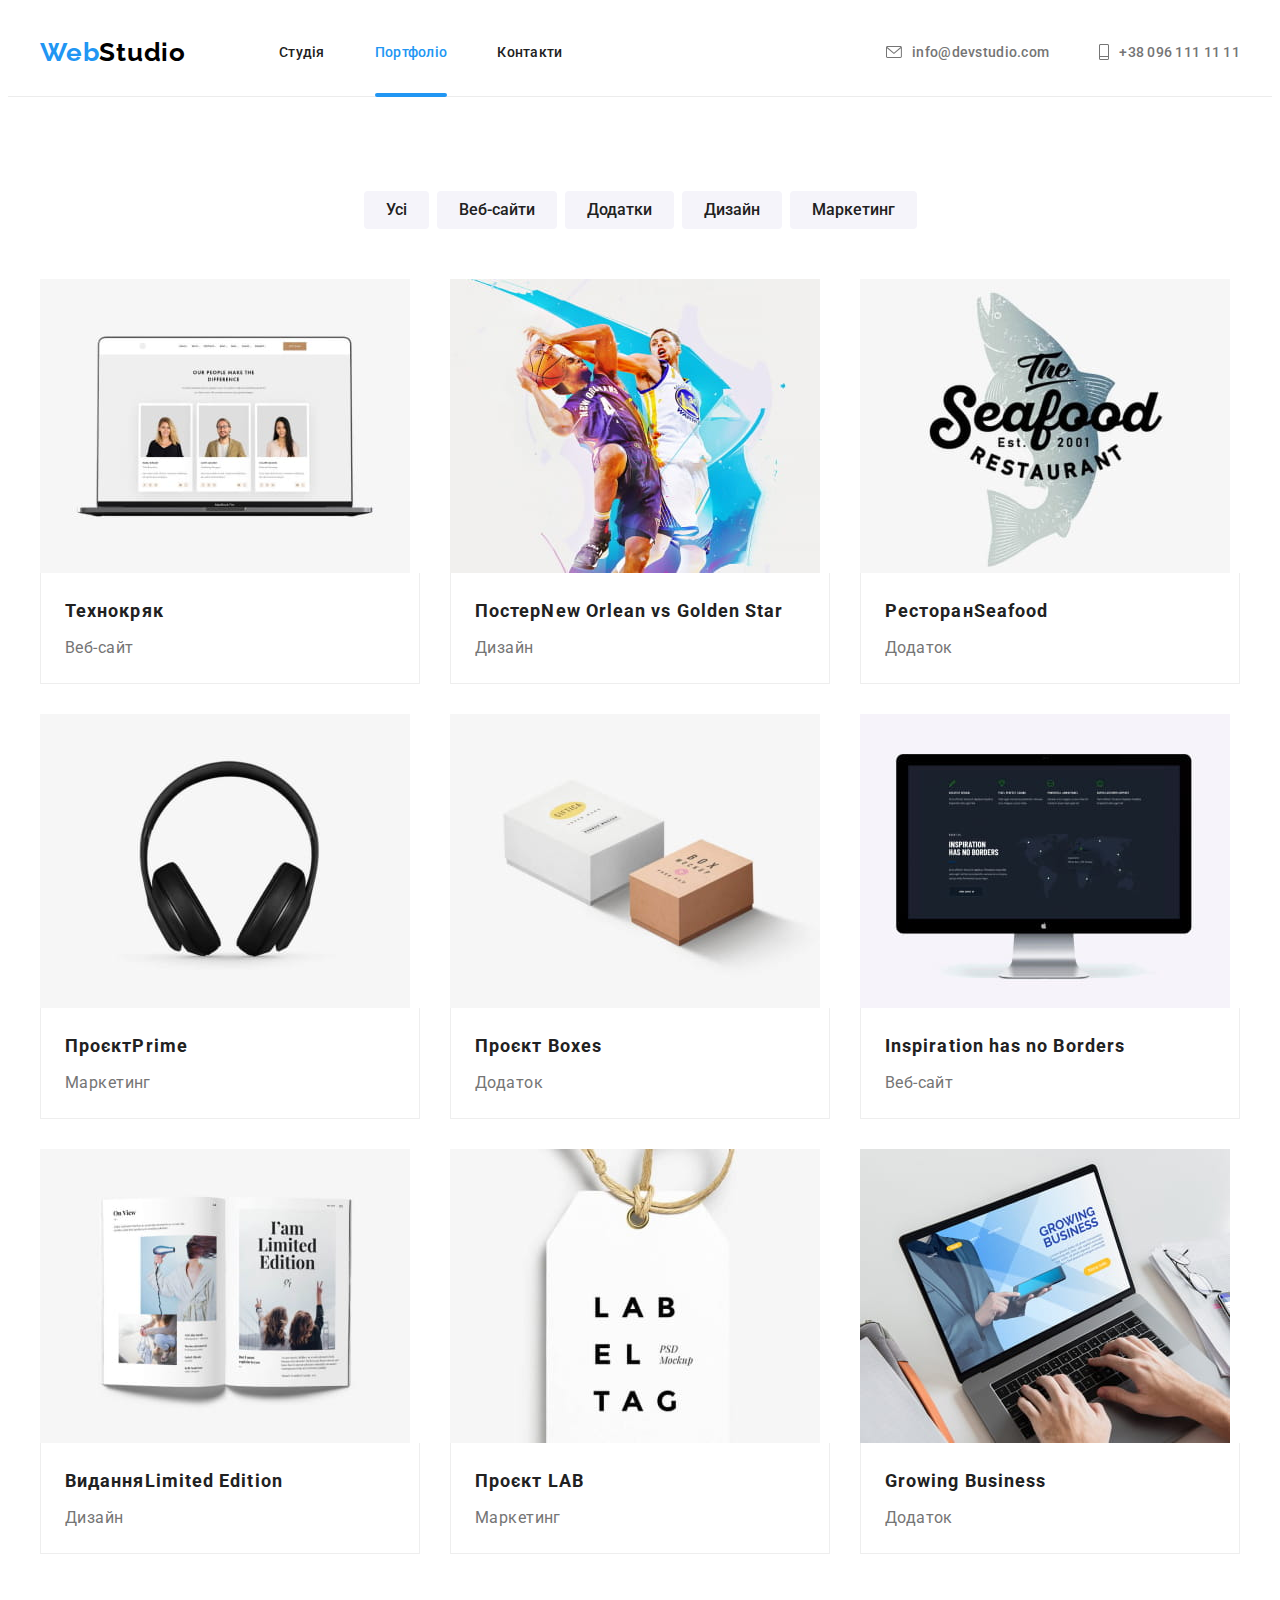
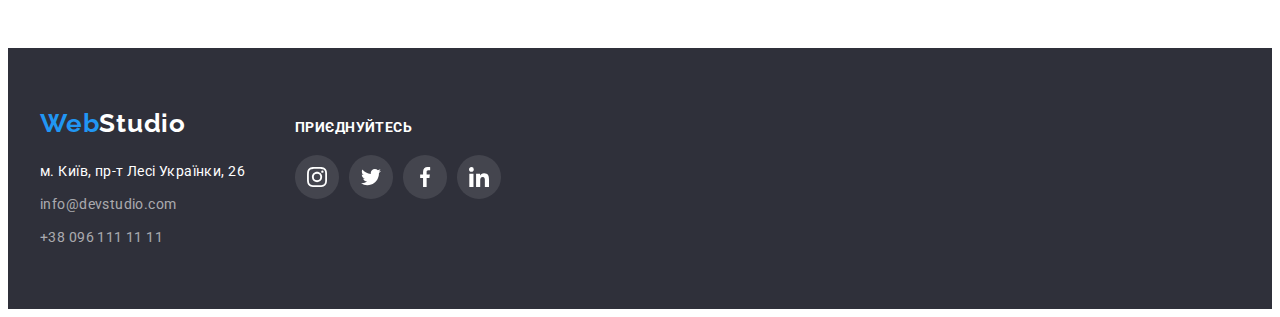
==== portfolio.html @ 402530ee "first commit" ====
<!DOCTYPE html>
<html lang="uk">
  <head>
    <meta charset="UTF-8" />
    <meta http-equiv="X-UA-Compatible" content="IE=edge" />
    <meta name="viewport" content="width=device-width, initial-scale=1.0" />
    <title>WebStudio/portfolio</title>
    <link rel="preconnect" href="https://fonts.googleapis.com" />
    <link rel="preconnect" href="https://fonts.gstatic.com" crossorigin />
    <link
      href="https://fonts.googleapis.com/css2?family=Raleway:wght@700&family=Roboto:wght@400;500;700;900&display=swap"
      rel="stylesheet"
    />
    <link
      rel="stylesheet"
      href="https://cdnjs.cloudflare.com/ajax/libs/modern-normalize/1.1.0/modern-normalize.min.css"
      integrity="sha512-wpPYUAdjBVSE4KJnH1VR1HeZfpl1ub8YT/NKx4PuQ5NmX2tKuGu6U/JRp5y+Y8XG2tV+wKQpNHVUX03MfMFn9Q=="
      crossorigin="anonymous"
      referrerpolicy="no-referrer"
    />
    <link rel="stylesheet" href="./css/styles.css" />
  </head>
  <body class="page">
    <header class="page-header">
      <div class="container container-header">
        <a lang="en" href="/index.html" class="logo-first-part"
          >Web<span class="logo-second-part">Studio</span></a
        >
        <nav class="header-nav">
          <ul class="site-nav list">
            <li class="nav-item"><a href="./index.html" class="link">Студія</a></li>
            <li class="nav-item"><a href="./portfolio.html" class="link current">Портфоліо</a></li>
            <li class="nav-item"><a href="" class="link">Контакти</a></li>
          </ul>
        </nav>
        <div class="container-nav">
          <ul class="contacts-nav list">
            <li class="contact-link">
              <a class="header-link link" href="mailto:info@devstudio.com">
                <svg class="header-icons" width="16" height="12">
                  <use href="./images/icons.svg#icon-mail"></use>
                </svg>
                info@devstudio.com
              </a>
            </li>
            <li class="contact-link">
              <a class="header-link link" href="tel:+380961111111">
                <svg class="header-icons" width="10" height="16">
                  <use href="./images/icons.svg#icon-phone"></use>
                </svg>
                +38 096 111 11 11
              </a>
            </li>
          </ul>
        </div>
      </div>
    </header>
    <main>
      <section class="section portfolio">
        <div class="filter-container container">
          <h1 class="visually-hidden">Приклади робіт. Портфоліо.</h1>
          <ul class="filter-list list">
            <li class="filter-item">
              <button class="portfolio-button" type="button">Усі</button>
            </li>
            <li class="filter-item">
              <button class="portfolio-button" type="button">Веб-сайти</button>
            </li>
            <li class="filter-item">
              <button class="portfolio-button" type="button">Додатки</button>
            </li>
            <li class="filter-item">
              <button class="portfolio-button" type="button">Дизайн</button>
            </li>
            <li class="filter-item">
              <button class="portfolio-button" type="button">Маркетинг</button>
            </li>
          </ul>
          <ul class="project-list list">
            <li class="project-item link">
              <a class="project-link link" href="">
                <div class="portfolio-thumb">
                  <img
                    src="./images/tehnokriak.img.jpg"
                    alt="головна сторінка сайту на ноутбуці"
                    width="370"
                    height="294"
                  />
                  <div class="overlay">
                    <p class="overlay-description"
                      >Ресурс пропонує комплексні пропозиції з різним рівнем функціоналу та
                      сервісів. Все це дозволить відвідувачу отримати вичерпні відомості про
                      компанію чи приватну особу.</p
                    >
                  </div>
                </div>
                <div class="portfolio-container">
                  <h2 class="portfolio-title">Технокряк</h2>
                  <p class="description-project">Веб-сайт</p>
                </div>
              </a>
            </li>
            <li class="project-item">
              <a class="project-link link" href="">
                <div class="portfolio-thumb">
                  <img
                    src="./images/post-nw-vs-gs.img.jpg"
                    alt="постер боротьба у баскетболі"
                    width="370"
                    height="294"
                  />
                  <div class="overlay">
                    <p class="overlay-description"
                      >Ресурс пропонує комплексні пропозиції з різним рівнем функціоналу та
                      сервісів. Все це дозволить відвідувачу отримати вичерпні відомості про
                      компанію чи приватну особу.</p
                    >
                  </div>
                </div>
                <div class="portfolio-container">
                  <h2 class="portfolio-title"
                    >Постер<span lang="en">New Orlean vs Golden Star</span></h2
                  >
                  <p class="description-project">Дизайн</p>
                </div>
              </a>
            </li>
            <li class="project-item">
              <a class="project-link link" href="">
                <div class="portfolio-thumb">
                  <img
                    src="./images/restaurant-seafood.img.jpg"
                    alt="логотип ресторану на фоні малюнок риби"
                    width="370"
                    height="294"
                  />
                  <div class="overlay">
                    <p class="overlay-description"
                      >Ресурс пропонує комплексні пропозиції з різним рівнем функціоналу та
                      сервісів. Все це дозволить відвідувачу отримати вичерпні відомості про
                      компанію чи приватну особу.</p
                    >
                  </div>
                </div>
                <div class="portfolio-container">
                  <h2 class="portfolio-title">Ресторан<span lang="en">Seafood</span></h2>
                  <p class="description-project">Додаток</p>
                </div>
              </a>
            </li>
            <li class="project-item">
              <a class="project-link link" href="">
                <div class="portfolio-thumb">
                  <img
                    src="./images/project-prime.img.jpg"
                    alt="студійні навушники"
                    width="370"
                    height="294"
                  />
                  <div class="overlay">
                    <p class="overlay-description"
                      >Ресурс пропонує комплексні пропозиції з різним рівнем функціоналу та
                      сервісів. Все це дозволить відвідувачу отримати вичерпні відомості про
                      компанію чи приватну особу.</p
                    >
                  </div>
                </div>
                <div class="portfolio-container">
                  <h2 class="portfolio-title">Проєкт<span lang="en">Prime</span></h2>
                  <p class="description-project">Маркетинг</p>
                </div>
              </a>
            </li>
            <li class="project-item">
              <a class="project-link link" href="">
                <div class="portfolio-thumb">
                  <img
                    src="./images/project-boxes.img.jpg"
                    alt="дві стилізовані коробки на білому фоні"
                    width="370"
                    height="294"
                  />
                  <div class="overlay">
                    <p class="overlay-description"
                      >Ресурс пропонує комплексні пропозиції з різним рівнем функціоналу та
                      сервісів. Все це дозволить відвідувачу отримати вичерпні відомості про
                      компанію чи приватну особу.</p
                    >
                  </div>
                </div>
                <div class="portfolio-container">
                  <h2 class="portfolio-title">Проєкт <span lang="en">Boxes</span></h2>
                  <p class="description-project">Додаток</p>
                </div>
              </a>
            </li>
            <li class="project-item">
              <a class="project-link link" href="">
                <div class="portfolio-thumb">
                  <img
                    src="./images/borders.img.jpg"
                    alt="головна сторінка веб сайту на моніторі"
                    width="370"
                    height="294"
                  />
                  <div class="overlay">
                    <p class="overlay-description"
                      >Ресурс пропонує комплексні пропозиції з різним рівнем функціоналу та
                      сервісів. Все це дозволить відвідувачу отримати вичерпні відомості про
                      компанію чи приватну особу.</p
                    >
                  </div>
                </div>
                <div class="portfolio-container">
                  <h2 class="portfolio-title" lang="en">Inspiration has no Borders</h2>
                  <p class="description-project">Веб-сайт</p>
                </div>
              </a>
            </li>
            <li class="project-item">
              <a class="project-link link" href="">
                <div class="portfolio-thumb">
                  <img
                    src="./images/limited-edition.img.jpg"
                    alt="Видання з заголовком"
                    width="370"
                    height="294"
                  />
                  <div class="overlay">
                    <p class="overlay-description"
                      >Ресурс пропонує комплексні пропозиції з різним рівнем функціоналу та
                      сервісів. Все це дозволить відвідувачу отримати вичерпні відомості про
                      компанію чи приватну особу.</p
                    >
                  </div>
                </div>
                <div class="portfolio-container">
                  <h2 class="portfolio-title">Видання<span lang="en">Limited Edition</span></h2>
                  <p class="description-project">Дизайн</p>
                </div>
              </a>
            </li>
            <li class="project-item">
              <a class="project-link link" href="">
                <div class="portfolio-thumb">
                  <img
                    src="./images/project-lab.img.jpg"
                    alt="фирменная белая бирка на белом фоне"
                    width="370"
                    height="294"
                  />
                  <div class="overlay">
                    <p class="overlay-description"
                      >Ресурс пропонує комплексні пропозиції з різним рівнем функціоналу та
                      сервісів. Все це дозволить відвідувачу отримати вичерпні відомості про
                      компанію чи приватну особу.</p
                    >
                  </div>
                </div>
                <div class="portfolio-container">
                  <h2 class="portfolio-title">Проєкт <span lang="en">LAB</span></h2>
                  <p class="description-project">Маркетинг</p>
                </div>
              </a>
            </li>
            <li class="project-item">
              <a class="project-link link" href="">
                <div class="portfolio-thumb">
                  <img
                    src="./images/growing-business.img.jpg"
                    alt="людина працює з додатком на ноутбуці"
                    width="370"
                    height="294"
                  />
                  <div class="overlay">
                    <p class="overlay-description"
                      >Ресурс пропонує комплексні пропозиції з різним рівнем функціоналу та
                      сервісів. Все це дозволить відвідувачу отримати вичерпні відомості про
                      компанію чи приватну особу.</p
                    >
                  </div>
                </div>
                <div class="portfolio-container">
                  <h2 class="portfolio-title" lang="en">Growing Business</h2>
                  <p class="description-project">Додаток</p>
                </div>
              </a>
            </li>
          </ul>
        </div>
      </section>
    </main>
    <footer class="footer-section">
      <div class="container footer-container">
        <div class="footer-address">
          <a href="/index.html" class="footer-logo logo-first-part"
            >Web<span class="footer-logo logo-second-alt-part">Studio</span></a
          >
          <address class="address-container">
            <ul class="address-list list">
              <li class="contact-list">
                <a
                  class="address-item link"
                  href="https://goo.gl/maps/CPtrU1FHBa2aNyZL9"
                  target="_blank"
                  rel="noopener noreferrer"
                  >м. Київ, пр-т Лесі Українки, 26</a
                >
              </li>
              <li class="contact-list">
                <a class="address-link link" href="mailto:info@devstudio.com">info@devstudio.com</a>
              </li>
              <li class="contact-list">
                <a class="address-link link" href="tel:+380961111111">+38 096 111 11 11</a>
              </li>
            </ul>
          </address>
        </div>
        <div class="footer-socials-container">
          <h2 class="footer-socials-title">приєднуйтесь</h2>
          <ul class="footer-socials list">
            <li class="footer-socials-item">
              <a
                class="footer-socials-link link"
                href="https://instagram.com"
                target="_blank"
                rel="noopener noreferrer"
                aria-label="Instagram"
              >
                <svg class="footer-socials-icon" width="20" height="20">
                  <use href="./images/icons.svg#icon-instagram"></use>
                </svg>
              </a>
            </li>
            <li class="footer-socials-item">
              <a
                class="footer-socials-link link"
                href="https://twitter.com"
                aria-label="Twitter"
                target="_blank"
                rel="noopener noreferrer"
              >
                <svg class="footer-socials-icon" width="20" height="20">
                  <use href="./images/icons.svg#icon-twitter"></use>
                </svg>
              </a>
            </li>
            <li class="footer-socials-item">
              <a
                class="footer-socials-link link"
                href="https://facebook.com"
                aria-label="Facebook"
                target="_blank"
                rel="noopener noreferrer"
              >
                <svg class="footer-socials-icon" width="20" height="20">
                  <use href="./images/icons.svg#icon-facebook"></use>
                </svg>
              </a>
            </li>
            <li class="footer-socials-item">
              <a
                class="footer-socials-link link"
                href="https://linkedin.com"
                aria-label="LinkedIn"
                target="_blank"
                rel="noopener noreferrer"
              >
                <svg class="footer-socials-icon" width="20" height="20">
                  <use href="./images/icons.svg#icon-linkedin"></use>
                </svg>
              </a>
            </li>
          </ul>
        </div>
      </div>
    </footer>
  </body>
</html>
---- css/styles.css ----
:root {
  /* Fonts */
  --main-font: 'Roboto', sans-serif;
  --secondary-font: 'Raleway', sans-serif;

  /* Text colors */
  --main-txt-cl: #212121;
  --second-txt-cl: #757575;
  --light-txt-cl: #ffffff;
  --accent-txt-cl: #2196f3;
  --logo-first-txt-cl: #2196f3;
  --logo-second-txt-cl: #000000;
  --logo-second-alt-txt-cl: #ffffff;
  --light-txt-cl-60: rgba(255, 255, 255, 0.6);
  
  /* Background colors */
  --accent-bg-cl: #f5f5f5;
  --main-bg-cl: #ffffff;
  --second-bg-cl: #2f303a;
  --btn-filter-bg-cl: #f5f4fa;
  --btn-filter-act-cl: #2196f3;
  --btn-hero-cl: #2196f3;
  --bnt-act-cl: #188ce8;
  --team-bg-cl: #f5f4fa;
  --footer-icon-bg-cl: rgba(255, 255, 255, 0.1);

  /* Others */
  --icon-clients: #AFB1B8;
  --footer-icon-clients: #FFFFFF;

}

.page {
  font-family: var(--main-font);
  font-weight: 400;
  font-size: 14px;
  line-height: calc(24 / 14);
  letter-spacing: 0.03em;
  color: var(--main-txt-cl);
  background-color: var(--main-bg-cl);
}

/* Reset style */

h1,
h2,
h3,
h4,
h5,
h6,
p,
ul {
  margin: 0;
}

img {
  display: block;
}

.link {
  text-decoration: none;
  color: currentColor;
}

.list {
  list-style: none;
  margin: 0;
  padding: 0;
}

.section {
  padding-top: 94px;
  padding-bottom: 94px;
}

.about-section {
  padding-bottom: 94px;
}

.container {
  width: 1200px;
  padding-left: 15px;
  padding-right: 15px;
  margin-left: auto;
  margin-right: auto;
  /* outline: 2px solid red;
  outline-offset: -2px; */
}

/* Header */

.logo-first-part {
  color: var(--logo-first-txt-cl);
  font-family: var(--secondary-font);
  font-style: normal;
  font-weight: 700;
  font-size: 26px;
  line-height: calc(31 / 26);
  letter-spacing: 0.03em;
  text-decoration: none;
}

.logo-second-part {
  color: var(--logo-second-txt-cl);
  font-family: var(--secondary-font);
  font-style: normal;
  font-weight: 700;
  font-size: 26px;
  line-height: calc(31 / 26);
  letter-spacing: 0.03em;
  text-decoration: none;
}

.container-header {
  display: flex;
  align-items: center;
}

.header-nav {
  margin-left: 93px;
  margin-right: auto;
}

.site-nav {
  padding-top: 32px;
  padding-bottom: 32px;
  display: flex;
  gap: 50px;
  align-items: center;
}

.nav-item {
  position: relative;
}

.current::after {
  content: "";
  position: absolute;
  display: block;
  width: 100%;
  height: 4px;
  margin-top: 29px;
  border-radius: 4px;
  background: var(--accent-txt-cl);

}

.site-nav .link.current {
  color: var(--accent-txt-cl);
}

.contacts-nav {
  padding-top: 32px;
  padding-bottom: 32px;
  display: flex;
  align-items: center;
}

.contacts-nav .link {
  color: var(--second-txt-cl);
}

.header-link {
  display: flex;
  justify-content: center;
  align-items: center;
}

.header-icons {
  fill: currentColor;
  margin-right: 10px;
}

.contact-link:not(:last-child) {
  margin-right: 50px;
}

.page-header {
  border-bottom: 1px solid #ececec;
  background-color: var(--main-bg-cl);
}

.page-header .link {
  font-weight: 500;
  font-size: 14px;
  line-height: calc(16 / 14);
  letter-spacing: 0.02em;
  transition-duration: 250ms;
  transition-timing-function: cubic-bezier(0.4, 0, 0.2, 1);
}

.page-header .link:hover,
.page-header .link:focus {
  color: var(--accent-txt-cl);
}



/* Hero */

.hero-section {
  max-width: 1600px;
  margin-left: auto;
  margin-right: auto;
  padding-top: 200px;
  padding-bottom: 200px;
  background-image: linear-gradient(to right, rgba(47, 48, 58, 0.4), rgba(47, 48, 58, 0.4)), url(../images/hero-background.jpg);
  background-color: var(--second-bg-cl);
  background-position: center;
  background-repeat: no-repeat;
  background-size: cover;
}

.hero-title {
  width: 696px;
  margin-right: auto;
  margin-left: auto;
  margin-bottom: 30px;
  font-weight: 900;
  font-size: 44px;
  line-height: calc(60 / 44);
  text-align: center;
  letter-spacing: 0.06em;
  text-transform: uppercase;
  color: var(--light-txt-cl);
}

.hero-button {
  margin-left: auto;
  margin-right: auto;
  display: block;
  width: 216px;
  min-height: 50px;
  padding: 6px 28px;
  border-radius: 4px;
  border: none;
  box-shadow: 0px 4px 4px rgba(0, 0, 0, 0.15);
  font-family: inherit;
  font-weight: 700;
  font-size: 16px;
  line-height: calc(30 / 16);
  letter-spacing: 0.06em;
  color: var(--light-txt-cl);
  background-color: var(--btn-hero-cl);
  cursor: pointer;
  transition-duration: 250ms;
  transition-timing-function: cubic-bezier(0.4, 0, 0.2, 1);
}

.hero-button:hover,
.hero-button:focus {
  background-color: var(--bnt-act-cl);
}

.hero-button:active {
  background-color: var(--bnt-act-cl);
}

/* features */

.visually-hidden {
  position: absolute;
  width: 1px;
  height: 1px;
  margin: -1px;
  border: 0;
  padding: 0;
  white-space: nowrap;
  clip-path: inset(100%);
  clip: rect(0 0 0 0);
  overflow: hidden;
}

.features-list {
  display: flex;
  gap: 30px;
}

.features-item {
  flex-basis: calc((100% - 90) /4);
}

.features-container-icons {
  display: flex;
  justify-content: center;
  align-items: center;
  width: 270px;
  height: 120px;
  background-color: var(--team-bg-cl);
  margin-bottom: 30px;
  border-radius: 4px;
  border: none;
}

.feature-title {
  margin-bottom: 10px;
  font-weight: 700;
  font-size: 14px;
  line-height: calc(16 / 14);
  text-transform: uppercase;
}

.features-text {
  color: var(--second-txt-cl);
}

/* about */

.about-title {
  margin-right: auto;
  margin-left: auto;
  margin-bottom: 50px;
  font-weight: 700;
  font-size: 36px;
  line-height: calc(42 / 36);
  text-align: center;
}

.about-list {
  display: flex;
  gap: 30px;
}

.thumb {
  display: block;
  position: relative;
}

.label {
  position: absolute;
  text-align: center;
  justify-content: center;
  right: 0;
  bottom: 0;
  left: 0;
  padding-top: 27px;
  padding-bottom: 27px;
  font-weight: 700;
  font-size: 14px;
  line-height: calc(16 / 14);
  text-transform: uppercase;
  color: var(--light-txt-cl);
  background-color: rgba(47, 48, 58, 0.8);
}

/* team-section */

.team-list {
  display: flex;
  gap: 30px;
}

.team-title {
  margin-bottom: 50px;
  font-weight: 700;
  font-size: 36px;
  line-height: calc(42 / 36);
  text-align: center;
}

.team-section {
  background-color: var(--team-bg-cl);
}

.team-card {
  background-color: var(--main-bg-cl);
}

.socials {
  display: flex;
  gap: 10px;
  justify-content: center;
}

.team-card {
  box-shadow: 0px 1px 3px rgba(0, 0, 0, 0.12), 0px 1px 1px rgba(0, 0, 0, 0.14), 0px 2px 1px rgba(0, 0, 0, 0.2);
  border-radius: 0px 0px 4px 4px;
  border: none;
}

.socials-link {
  display: flex;
  align-items: center;
  justify-content: center;
  width: 44px;
  height: 44px;
  background-color: var(--main-bg-cl);
  border-radius: 50%;
  transition-duration: 250ms;
  transition-timing-function: cubic-bezier(0.4, 0, 0.2, 1);
}

.socials-link:hover,
.socials-link:focus {
  background-color: var(--accent-txt-cl);
}

.socials-icon {
  fill: var(--icon-clients);
  transition-duration: 250ms;
  transition-timing-function: cubic-bezier(0.4, 0, 0.2, 1);
}

.socials-link:hover .socials-icon,
.socials-link:focus .socials-icon {
  background-color: var(--accent-txt-cl);
  fill: var(--light-txt-cl);
}

.employee {
  margin-bottom: 10px;
  font-weight: 500;
  font-size: 16px;
  line-height: calc(19 / 16);
  text-align: center;
}

.employee-container {
  padding-top: 30px;
  padding-bottom: 30px;
  border-radius: 0px 0px 4px 4px;
}

.position {
  margin-bottom: 16px;
  font-weight: 400;
  font-size: 16px;
  line-height: calc(19 / 16);
  text-align: center;
  color: var(--second-txt-cl);
}

/* clients */

.clients-title {
  margin-bottom: 50px;
  font-weight: 700;
  font-size: 36px;
  line-height: calc(42 / 36);
  text-align: center;
}

.clients-list {
  display: flex;
  gap: 30px;
}

.clients-item {
  flex-basis: calc((100% - 150px) / 6);
}

.clients-link {
  display: flex;
  align-items: center;
  justify-content: center;
  height: 92px;
  border: 1px solid #AFB1B8;
  border-radius: 4px;
  fill: var(--icon-clients);
  transition-duration: 250ms;
  transition-timing-function: cubic-bezier(0.4, 0, 0.2, 1);
}

.clients-link:hover,
.clients-link:focus {
  fill: var(--accent-txt-cl);
  border: 1px solid #2196F3;
  border-radius: 4px;
}

/* footer */

.footer-section {
    padding-top: 60px;
    padding-bottom: 60px;
}

.footer-container {
  display: flex;
  align-items: baseline;
}

.footer-address {
  margin-right: 50px;
}

.address-container {
  margin-top: 20px;
}

.footer-section {
  background-color: var(--second-bg-cl);
}

.contact-list:not(:last-child) {
  margin-bottom: 9px;
}

.address-item {
  font-style: normal;
  color: var(--light-txt-cl);
  transition-duration: 250ms;
  transition-timing-function: cubic-bezier(0.4, 0, 0.2, 1);
}

.logo-second-alt-part {
  color: var(--logo-second-alt-txt-cl);
  font-family: var(--secondary-font);
  font-style: normal;
  font-weight: 700;
  font-size: 26px;
  line-height: calc(31 / 26);
  letter-spacing: 0.03em;
  text-decoration: none;
}

.address-link {
  font-style: normal;
  color: var(--light-txt-cl-60);
  transition-duration: 250ms;
  transition-timing-function: cubic-bezier(0.4, 0, 0.2, 1);
}

.footer-section .link:hover,
.footer-section .link:focus {
  color: var(--accent-txt-cl);
}

.footer-socials-title {
  font-weight: 700;
  font-size: 14px;
  line-height: calc(16 / 14);
  color: var(--light-txt-cl);
  text-transform: uppercase;
  margin-bottom: 20px;
}

.footer-socials {
  display: flex;
  gap: 10px;
  justify-content: center;
}

.footer-socials-link {
  display: flex;
  align-items: center;
  justify-content: center;
  width: 44px;
  height: 44px;
  background-color: var(--footer-icon-bg-cl);
  border-radius: 50%;
  transition-duration: 250ms;
  transition-timing-function: cubic-bezier(0.4, 0, 0.2, 1);
}

.footer-socials-link:hover,
.footer-socials-link:focus {
  background-color: var(--accent-txt-cl);
}

.footer-socials-icon {
  fill: var(--footer-icon-clients);
}

.footer-socials-link:hover .socials-icon,
.footer-socials-link:focus .socials-icon {
  background-color: var(--accent-txt-cl);
  fill: var(--light-txt-cl);
}

/* portfolio */

.portfolio-container {
  padding: 20px 24px;
  border-right: 1px solid #eeeeee;
  border-bottom: 1px solid #eeeeee;
  border-left: 1px solid #eeeeee;
}

.filter-list {
  display: flex;
  gap: 8px;
  margin-bottom: 50px;
  align-items: center;
  justify-content: center;
}

.portfolio-button {
  padding: 6px 22px;
  border-radius: 4px;
  border: none;
  font-family: inherit;
  font-weight: 500;
  font-size: 16px;
  line-height: calc(26 / 16);
  text-align: center;
  color: var(--main-txt-cl);
  background-color: var(--btn-filter-bg-cl);
  cursor: pointer;
  transition-duration: 250ms;
  transition-timing-function: cubic-bezier(0.4, 0, 0.2, 1);
}

.portfolio-button:hover,
.portfolio-button:focus {
  box-shadow: 0px 3px 1px rgba(0, 0, 0, 0.1), 0px 1px 2px rgba(0, 0, 0, 0.08), 0px 2px 2px rgba(0, 0, 0, 0.12);
  background-color: var(--btn-filter-act-cl);
  color: var(--light-txt-cl);
  border-radius: 4px;
  border: none;
}

.portfolio-button:active {
  color: var(--light-txt-cl);
  background-color: var(--btn-filter-act-cl);
  border-radius: 4px;
  border: none;
}

.project-item {
  flex-basis: calc((100% - 30px * 2) / 3);
  background-color: var(--main-bg-cl);
}

.project-list {
  display: flex;
  flex-wrap: wrap;
  gap: 30px;
}

.project-link {
  display: block;
}

.project-link:hover,
.project-link:focus {
  box-shadow: 0px 1px 1px rgba(0, 0, 0, 0.12), 0px 4px 4px rgba(0, 0, 0, 0.06), 1px 4px 6px rgba(0, 0, 0, 0.16);
}

.portfolio-thumb {
  position: relative;
  overflow: hidden;
}

.project-item:hover .overlay {
  transform: translateY(0);
}

.overlay {
  position: absolute;
  top: 0;
  left: 0;
  transform: translateY(100%);
  background-color: rgba(33, 150, 243, 0.9);
  width: 100%;
  height: 100%;
  padding-right: 24px;
  padding-left: 24px;
  display: flex;
  align-items: center;
  justify-content: center;
  transition-duration: 250ms;
  transition-timing-function: cubic-bezier(0.4, 0, 0.2, 1);
}

.overlay-description {
  font-size: 18px;
  line-height: calc(28 / 18);
  color: var(--light-txt-cl);
}

.portfolio-title {
  margin-bottom: 4px;
  font-weight: 700;
  font-size: 18px;
  line-height: calc(36 / 18);
  letter-spacing: 0.06em;
}

.description-project {
  font-weight: 400;
  font-size: 16px;
  line-height: calc(30 / 16);
  color: var(--second-txt-cl);
}

/* modal window */

.backdrop {
  position: fixed;
  top: 0;
  left: 0;
  width: 100%;
  height: 100%;
  background-color: rgba(0, 0, 0, 0.2);
}

.backdrop.is-hidden {
  opacity: 0;
  pointer-events: none;
  visibility: hidden;
}

.modal {
  position: absolute;
  top: 50%;
  left: 50%;
  transform: translate(-50%, -50%);
  width: 530px;
  height: 580px;
  background-color: #ffffff;
  box-shadow: 0px 1px 3px rgba(0, 0, 0, 0.12), 0px 1px 1px rgba(0, 0, 0, 0.14), 0px 2px 1px rgba(0, 0, 0, 0.2);
  border-radius: 4px;
}

.modal-button {
  position: absolute;
  top: 8px;
  right: 8px;
  display: flex;
  align-items: center;
  justify-content: center;
  padding: 0;
  border: 1px solid rgba(0, 0, 0, 0.1);
  width: 30px;
  height: 30px;
  border-radius: 50%;
  cursor: pointer;
}



/* фон fff */
/* основной цвет текста #212121 */
/* логотип #2196F3-веб #000000-студия */
/* #2196F3 при фокусе и ховере, #212121 стандарт полож. */
/* #757575 номер в шапке */
/* #FFFFFF в индекс фон h1  */
/* #2196F3 фон кнопки, active button #188CE8 текст кнопки #FFFFFF  */
/* #2F303A фон шапки с кнопкой*/
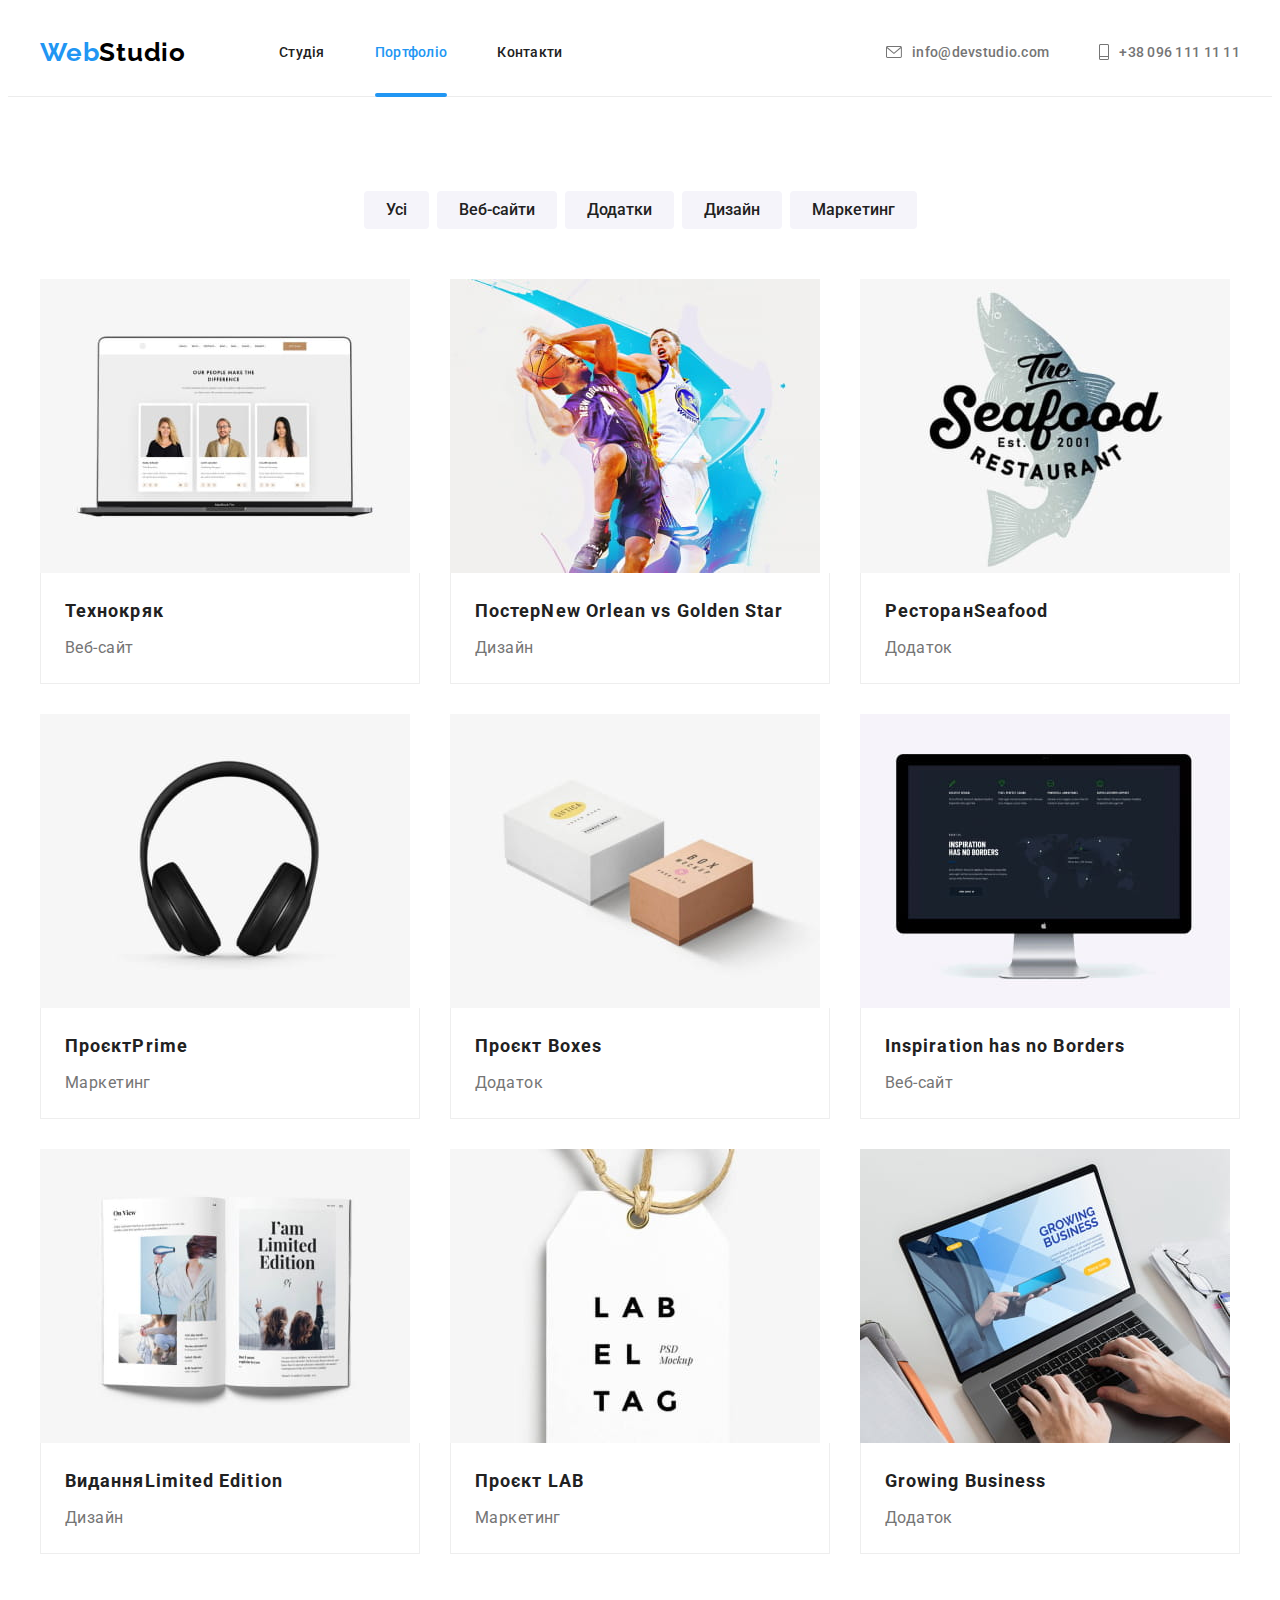
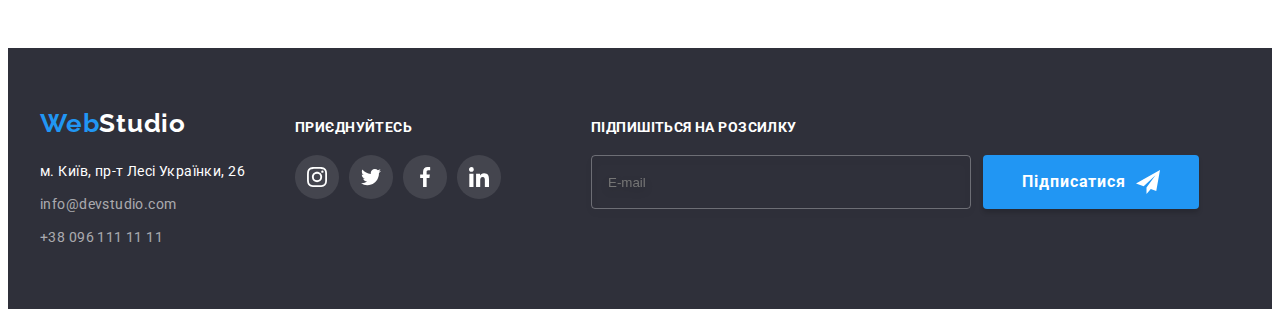
==== commit f2bdef23: "fifth commit" ====
--- a/portfolio.html
+++ b/portfolio.html
@@ -373,6 +373,28 @@
             </li>
           </ul>
         </div>
+        <div class="footer-form-container">
+          <p class="footer-form-title">Підпишіться на розсилку</p>
+          <form name="footer-mailing-list">
+            <div class="footer-mailing-container">
+              <label>
+                <input
+                  class="footer-form-input"
+                  type="email"
+                  name="mailing-list"
+                  placeholder="E-mail"
+                  required
+                />
+              </label>
+              <button class="footer-button" type="submit"
+                >Підписатися
+                <svg class="footer-form-icon" width="24" height="24">
+                  <use href="./images/icons.svg#icon-telegram"></use>
+                </svg>
+              </button>
+            </div>
+          </form>
+        </div>
       </div>
     </footer>
   </body>
--- a/css/styles.css
+++ b/css/styles.css
@@ -27,7 +27,7 @@
   /* Others */
   --icon-clients: #AFB1B8;
   --footer-icon-clients: #FFFFFF;
-
+  --anim-slow: 250ms cubic-bezier(0.4, 0, 0.2, 1);
 }
 
 .page {
@@ -185,8 +185,7 @@
   font-size: 14px;
   line-height: calc(16 / 14);
   letter-spacing: 0.02em;
-  transition-duration: 250ms;
-  transition-timing-function: cubic-bezier(0.4, 0, 0.2, 1);
+  transition: color var(--anim-slow);
 }
 
 .page-header .link:hover,
@@ -243,8 +242,7 @@
   color: var(--light-txt-cl);
   background-color: var(--btn-hero-cl);
   cursor: pointer;
-  transition-duration: 250ms;
-  transition-timing-function: cubic-bezier(0.4, 0, 0.2, 1);
+  transition: background-color var(--anim-slow);
 }
 
 .hero-button:hover,
@@ -328,13 +326,13 @@
 
 .label {
   position: absolute;
-  text-align: center;
-  justify-content: center;
+  display: flex;
+  align-items: center;
+  justify-content: center;
+  height: 70px;
   right: 0;
   bottom: 0;
   left: 0;
-  padding-top: 27px;
-  padding-bottom: 27px;
   font-weight: 700;
   font-size: 14px;
   line-height: calc(16 / 14);
@@ -386,8 +384,7 @@
   height: 44px;
   background-color: var(--main-bg-cl);
   border-radius: 50%;
-  transition-duration: 250ms;
-  transition-timing-function: cubic-bezier(0.4, 0, 0.2, 1);
+  transition: background-color var(--anim-slow);
 }
 
 .socials-link:hover,
@@ -397,13 +394,11 @@
 
 .socials-icon {
   fill: var(--icon-clients);
-  transition-duration: 250ms;
-  transition-timing-function: cubic-bezier(0.4, 0, 0.2, 1);
+  transition: fill var(--anim-slow);
 }
 
 .socials-link:hover .socials-icon,
 .socials-link:focus .socials-icon {
-  background-color: var(--accent-txt-cl);
   fill: var(--light-txt-cl);
 }
 
@@ -457,15 +452,13 @@
   border: 1px solid #AFB1B8;
   border-radius: 4px;
   fill: var(--icon-clients);
-  transition-duration: 250ms;
-  transition-timing-function: cubic-bezier(0.4, 0, 0.2, 1);
+  transition: border-color var(--anim-slow), fill var(--anim-slow);
 }
 
 .clients-link:hover,
 .clients-link:focus {
   fill: var(--accent-txt-cl);
   border: 1px solid #2196F3;
-  border-radius: 4px;
 }
 
 /* footer */
@@ -499,8 +492,7 @@
 .address-item {
   font-style: normal;
   color: var(--light-txt-cl);
-  transition-duration: 250ms;
-  transition-timing-function: cubic-bezier(0.4, 0, 0.2, 1);
+  transition: color var(--anim-slow);
 }
 
 .logo-second-alt-part {
@@ -517,13 +509,16 @@
 .address-link {
   font-style: normal;
   color: var(--light-txt-cl-60);
-  transition-duration: 250ms;
-  transition-timing-function: cubic-bezier(0.4, 0, 0.2, 1);
+  transition: color var(--anim-slow);
 }
 
 .footer-section .link:hover,
 .footer-section .link:focus {
   color: var(--accent-txt-cl);
+}
+
+.footer-socials-container {
+  margin-right: 90px;
 }
 
 .footer-socials-title {
@@ -549,8 +544,7 @@
   height: 44px;
   background-color: var(--footer-icon-bg-cl);
   border-radius: 50%;
-  transition-duration: 250ms;
-  transition-timing-function: cubic-bezier(0.4, 0, 0.2, 1);
+  transition: background-color var(--anim-slow);
 }
 
 .footer-socials-link:hover,
@@ -566,6 +560,69 @@
 .footer-socials-link:focus .socials-icon {
   background-color: var(--accent-txt-cl);
   fill: var(--light-txt-cl);
+}
+
+.footer-mailing-container {
+  display: flex;
+  gap: 12px;
+}
+
+.footer-form-title {
+  font-weight: 700;
+  font-size: 14px;
+  line-height: calc(16 / 14);
+  color: var(--light-txt-cl);
+  text-transform: uppercase;
+  margin-bottom: 20px;
+}
+
+.footer-form-input {
+  width: 360px;
+  height: 50px;
+  padding-left: 16px;
+  border: 1px solid rgba(255, 255, 255, 0.3);
+  filter: drop-shadow(0px 4px 4px rgba(0, 0, 0, 0.15));
+  border-radius: 4px;
+  background-color: transparent;
+  outline: transparent;
+  color: rgba(255, 255, 255, 0.6);
+}
+
+.footer-button {
+  margin-left: auto;
+  margin-right: auto;
+  display: flex;
+  align-items: center;
+  justify-content: center;
+  gap: 10px;
+  width: 216px;
+  min-height: 50px;
+  padding: 6px 28px;
+  border-radius: 4px;
+  border: none;
+  box-shadow: 0px 4px 4px rgba(0, 0, 0, 0.15);
+  font-family: inherit;
+  font-weight: 700;
+  font-size: 16px;
+  line-height: calc(30 / 16);
+  letter-spacing: 0.06em;
+  color: var(--light-txt-cl);
+  background-color: var(--btn-hero-cl);
+  cursor: pointer;
+  transition: background-color var(--anim-slow);
+}
+
+.footer-button:hover,
+.footer-button:focus {
+  background-color: var(--bnt-act-cl);
+}
+
+.footer-button:active {
+  background-color: var(--bnt-act-cl);
+}
+
+.footer-form-icon {
+  fill: var(--light-txt-cl)
 }
 
 /* portfolio */
@@ -597,8 +654,7 @@
   color: var(--main-txt-cl);
   background-color: var(--btn-filter-bg-cl);
   cursor: pointer;
-  transition-duration: 250ms;
-  transition-timing-function: cubic-bezier(0.4, 0, 0.2, 1);
+  transition: background-color var(--anim-slow), color var(--anim-slow), box-shadow var(--anim-slow);
 }
 
 .portfolio-button:hover,
@@ -630,6 +686,7 @@
 
 .project-link {
   display: block;
+  transition: box-shadow var(--anim-slow);
 }
 
 .project-link:hover,
@@ -659,8 +716,7 @@
   display: flex;
   align-items: center;
   justify-content: center;
-  transition-duration: 250ms;
-  transition-timing-function: cubic-bezier(0.4, 0, 0.2, 1);
+  transition: transform var(--anim-slow);
 }
 
 .overlay-description {
@@ -693,27 +749,31 @@
   width: 100%;
   height: 100%;
   background-color: rgba(0, 0, 0, 0.2);
+  opacity: 1;
+  transition: opacity var(--anim-slow);
 }
 
 .backdrop.is-hidden {
   opacity: 0;
   pointer-events: none;
   visibility: hidden;
+  transition: opacity var(--anim-slow);
 }
 
 .modal {
   position: absolute;
+  padding: 40px;
   top: 50%;
   left: 50%;
   transform: translate(-50%, -50%);
   width: 530px;
-  height: 580px;
+  min-height: 580px;
   background-color: #ffffff;
   box-shadow: 0px 1px 3px rgba(0, 0, 0, 0.12), 0px 1px 1px rgba(0, 0, 0, 0.14), 0px 2px 1px rgba(0, 0, 0, 0.2);
   border-radius: 4px;
 }
 
-.modal-button {
+.modal-button-close {
   position: absolute;
   top: 8px;
   right: 8px;
@@ -726,15 +786,166 @@
   height: 30px;
   border-radius: 50%;
   cursor: pointer;
-}
-
-
-
-/* фон fff */
-/* основной цвет текста #212121 */
-/* логотип #2196F3-веб #000000-студия */
-/* #2196F3 при фокусе и ховере, #212121 стандарт полож. */
-/* #757575 номер в шапке */
-/* #FFFFFF в индекс фон h1  */
-/* #2196F3 фон кнопки, active button #188CE8 текст кнопки #FFFFFF  */
-/* #2F303A фон шапки с кнопкой*/
+  background-color: transparent;
+  transition: fill var(--anim-slow);
+}
+
+.modal-button-close:hover,
+.modal-button-close:focus {
+  fill: var(--btn-hero-cl);
+}
+
+.feedback-user-comment {
+  resize: none;
+}
+
+.modal-button {
+  margin: 0 auto;
+  display: block;
+  width: 216px;
+  min-height: 50px;
+  padding: 6px 28px;
+  border-radius: 4px;
+  border: none;
+  box-shadow: 0px 4px 4px rgba(0, 0, 0, 0.15);
+  font-family: inherit;
+  font-weight: 700;
+  font-size: 16px;
+  line-height: calc(30 / 16);
+  letter-spacing: 0.06em;
+  color: var(--light-txt-cl);
+  background-color: var(--btn-hero-cl);
+  cursor: pointer;
+  transition: background-color var(--anim-slow);
+}
+
+.modal-button:hover,
+.modal-button:focus {
+  background-color: var(--bnt-act-cl);
+}
+
+.modal-button:active {
+  background-color: var(--bnt-act-cl);
+}
+
+.feedback-form-title {
+  display: block;
+  text-align: center;
+  font-weight: 700;
+  font-size: 20px;
+  line-height: calc(23 / 20);
+  color: var(--main-txt-cl);
+  margin-bottom: 12px;
+}
+
+.feedback-form-group {
+  margin-bottom: 20px;
+}
+
+.feedback-form-field {
+  position: relative;
+  display: block;
+  margin-bottom: 10px;
+}
+
+.feedback-form-label {
+  display: block;
+  font-size: 12px;
+  line-height: calc(14 / 12);
+  letter-spacing: 0.01em;
+  color: var(--second-txt-cl);
+  margin-bottom: 4px;
+}
+
+.feedback-form-input {
+  width: 100%;
+  height: 40px;
+  padding-left: 42px;
+  padding-right: 42px;
+  border: 1px solid rgba(33, 33, 33, 0.2);
+  border-radius: 4px;
+  outline: transparent;
+  transition: border-color var(--anim-slow);
+}
+
+.feedback-form-input:focus {
+  border-color: var(--accent-txt-cl);
+}
+
+.feedback-form-icon {
+  position: absolute;
+  top: 30px;
+  left: 15px;
+  transition: fill var(--anim-slow);
+}
+
+.feedback-form-input:focus + .feedback-form-icon {
+  fill: var(--accent-txt-cl);
+}
+
+.feedback-form-agreement {
+  position: relative;
+  display: flex;
+  align-items: center;
+  justify-content: center;
+  margin-bottom: 30px;
+}
+
+.feedback-user-comment {
+  display: block;
+  width: 100%;
+  height: 120px;
+  padding: 12px 16px;
+  border: 1px solid rgba(33, 33, 33, 0.2);
+  border-radius: 4px;
+  outline: transparent;
+  transition: border-color var(--anim-slow);
+}
+
+.feedback-user-comment:focus {
+  border-color: var(--accent-txt-cl);
+}
+
+.feedback-user-comment::placeholder {
+  font-size: 12px;
+  line-height: calc(14 / 12);
+  letter-spacing: 0.01em;
+  color: rgba(117, 117, 117, 0.5);
+}
+
+.feedback-form-checkbox:checked + .feedback-checkbox-icon .icon-checked {
+  opacity: 1;
+}
+
+.icon-checked {
+  opacity: 0;
+  transition: opacity var(--anim-slow);
+}
+
+.feedback-form-checkbox:checked+.feedback-checkbox-icon .icon-unchecked {
+  opacity: 0;
+}
+
+.icon-unchecked {
+  fill: var(--main-txt-cl);
+  opacity: 1;
+  transition: opacity var(--anim-slow);
+}
+
+.feedback-form-description {
+  color: var(--second-txt-cl);
+  user-select: none;
+}
+
+.feedback-form-link {
+  font-weight: 400;
+  font-size: 14px;
+  line-height: calc(24 / 14);
+  letter-spacing: 0.03em;
+}
+
+.feedback-checkbox-icon {
+  position: absolute;
+  top: 5px;
+  left: 10px;
+}
